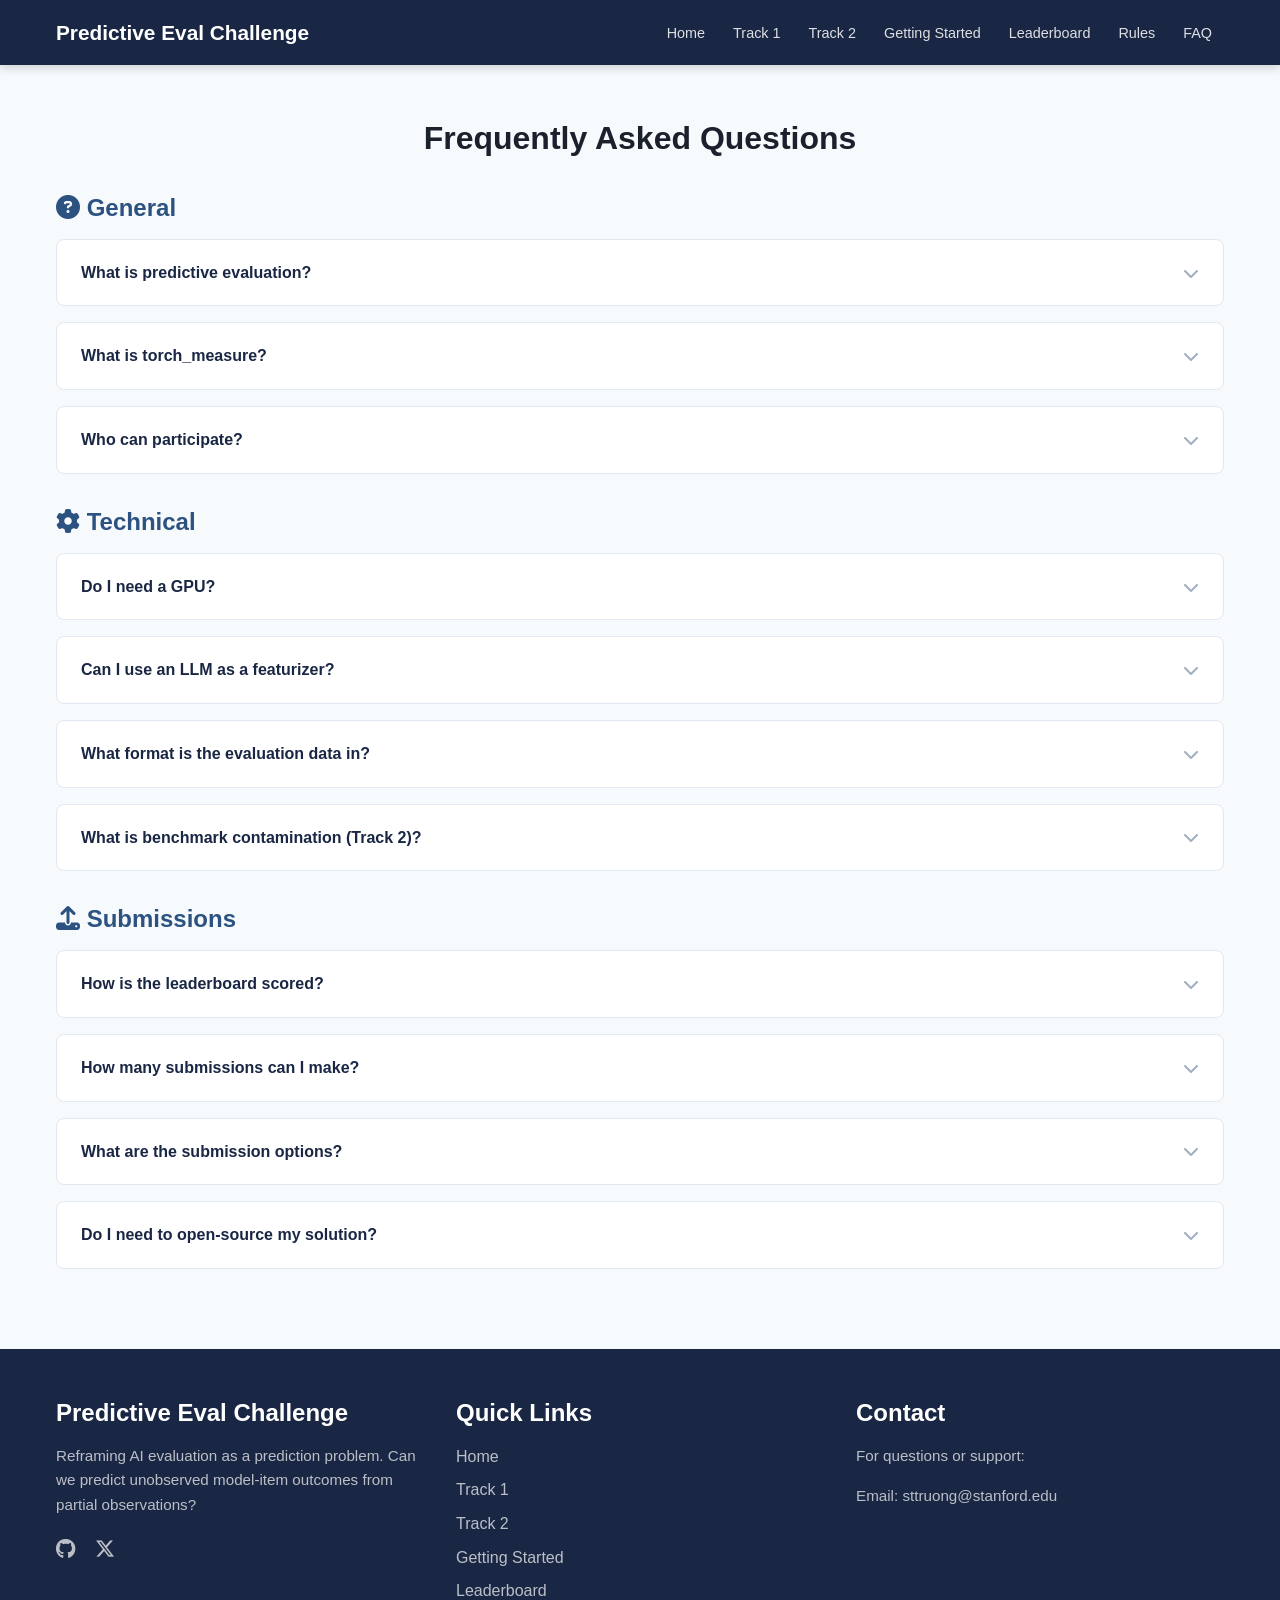
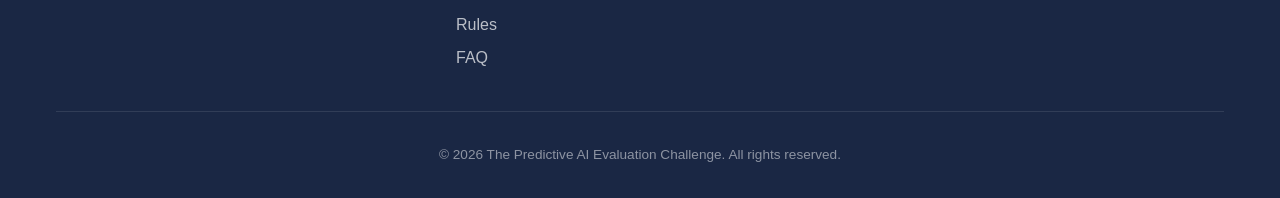
==== docs/faq.html @ f94d9de9 "init" ====
<!DOCTYPE html>
<html lang="en">
<head>
    <meta charset="UTF-8">
    <meta name="viewport" content="width=device-width, initial-scale=1.0">
    <title>FAQ - Predictive AI Evaluation Challenge</title>
    <link rel="stylesheet" href="https://cdnjs.cloudflare.com/ajax/libs/font-awesome/6.5.0/css/all.min.css">
    <link rel="stylesheet" href="style.css">
</head>
<body>
    <!-- Header -->
    <header>
        <div class="container header-container">
            <a href="index.html" class="logo">Predictive Eval Challenge</a>
            <div class="mobile-toggle">
                <i class="fas fa-bars"></i>
            </div>
            <ul class="nav-menu">
                <li><a href="index.html">Home</a></li>
                <li><a href="track1.html">Track 1</a></li>
                <li><a href="track2.html">Track 2</a></li>
                <li><a href="getting_started.html">Getting Started</a></li>
                <li><a href="leaderboard.html">Leaderboard</a></li>
                <li><a href="rules.html">Rules</a></li>
                <li><a href="faq.html">FAQ</a></li>
            </ul>
        </div>
    </header>

    <!-- FAQ Section -->
    <section id="faq" style="margin-top: 70px; padding-top: 3rem;">
        <div class="container">
            <h2 class="text-center mb-2">Frequently Asked Questions</h2>

            <!-- General -->
            <h3 style="color: var(--secondary-color); margin-top: 2rem; margin-bottom: 1rem;">
                <i class="fas fa-circle-question"></i> General
            </h3>

            <div class="faq-item" id="what-is-predictive-eval">
                <div class="faq-question">
                    <span>What is predictive evaluation?</span>
                    <i class="fas fa-chevron-down"></i>
                </div>
                <div class="faq-answer">
                    <p>Predictive evaluation reframes AI evaluation as a prediction and forecasting problem rather than exhaustive testing. Instead of running every model on every benchmark (which is increasingly infeasible), we predict how models would perform on evaluations they haven't been tested on, using partial observations and metadata. This is analogous to how Item Response Theory in psychometrics can estimate a student's ability from a subset of test items.</p>
                </div>
            </div>

            <div class="faq-item" id="what-is-torch-measure">
                <div class="faq-question">
                    <span>What is torch_measure?</span>
                    <i class="fas fa-chevron-down"></i>
                </div>
                <div class="faq-answer">
                    <p><code>torch_measure</code> is an open-source PyTorch toolkit for measurement models applied to AI evaluation. It provides implementations of Item Response Theory (IRT) models (Rasch, 2PL, 3PL, Beta-IRT), factor analysis, and other latent variable models specifically designed for analyzing AI evaluation data. The toolkit includes dataset loaders, baseline implementations, and evaluation utilities for this competition.</p>
                </div>
            </div>

            <div class="faq-item" id="who-can-participate">
                <div class="faq-question">
                    <span>Who can participate?</span>
                    <i class="fas fa-chevron-down"></i>
                </div>
                <div class="faq-answer">
                    <p>The competition is open to everyone -- academic researchers, industry practitioners, and independent participants. Teams of up to 5 members are allowed. You may participate in one or both tracks.</p>
                </div>
            </div>

            <!-- Technical -->
            <h3 style="color: var(--secondary-color); margin-top: 2rem; margin-bottom: 1rem;">
                <i class="fas fa-gear"></i> Technical
            </h3>

            <div class="faq-item" id="need-gpu">
                <div class="faq-question">
                    <span>Do I need a GPU?</span>
                    <i class="fas fa-chevron-down"></i>
                </div>
                <div class="faq-answer">
                    <p>No. All tasks in both tracks are solvable on CPU. The baseline IRT models (Rasch, 2PL, 3PL) typically train in minutes on a modern CPU. A GPU will speed up training for larger neural models (VAEs, amortized IRT, deep matrix factorization) but is not required for competitive submissions.</p>
                </div>
            </div>

            <div class="faq-item" id="llm-featurizer">
                <div class="faq-question">
                    <span>Can I use an LLM as a featurizer?</span>
                    <i class="fas fa-chevron-down"></i>
                </div>
                <div class="faq-answer">
                    <p>Yes. If you want to use an LLM to generate features (e.g., embedding evaluation items or model descriptions), you can upload your model to HuggingFace and submit a configuration file with a pinned commit hash. Important constraints:</p>
                    <ul>
                        <li>No <code>trust_remote_code</code> -- your model must use standard HuggingFace architectures</li>
                        <li>Safetensors format only (no pickle-based model files)</li>
                        <li>Evaluation runs air-gapped -- your model will be downloaded before evaluation and run without network access</li>
                    </ul>
                </div>
            </div>

            <div class="faq-item" id="data-format">
                <div class="faq-question">
                    <span>What format is the evaluation data in?</span>
                    <i class="fas fa-chevron-down"></i>
                </div>
                <div class="faq-answer">
                    <p>The core data is a binary response matrix of shape (M models x N items), where each entry is 0 (incorrect) or 1 (correct). The matrix is partially observed -- your task is to predict the held-out entries (Track 1) or estimate robust ability scores from potentially contaminated data (Track 2). Additional metadata includes model attributes (size, organization, release date) and item attributes (text embeddings, benchmark category).</p>
                </div>
            </div>

            <div class="faq-item" id="what-is-contamination">
                <div class="faq-question">
                    <span>What is benchmark contamination (Track 2)?</span>
                    <i class="fas fa-chevron-down"></i>
                </div>
                <div class="faq-answer">
                    <p>Benchmark contamination occurs when a model has been exposed to test data during training. This leads to artificially inflated scores on those specific items that do not reflect the model's true capabilities. In Track 2, the training data explicitly includes a mixture of genuine and contaminated responses. Your scoring method must detect and account for this contamination to produce trustworthy ability estimates.</p>
                </div>
            </div>

            <!-- Submission -->
            <h3 style="color: var(--secondary-color); margin-top: 2rem; margin-bottom: 1rem;">
                <i class="fas fa-upload"></i> Submissions
            </h3>

            <div class="faq-item" id="leaderboard-scored">
                <div class="faq-question">
                    <span>How is the leaderboard scored?</span>
                    <i class="fas fa-chevron-down"></i>
                </div>
                <div class="faq-answer">
                    <p>Each track has a separate leaderboard with its own primary metric:</p>
                    <ul>
                        <li><strong>Track 1 (Response Prediction):</strong> AUC-ROC on held-out entries. Higher is better.</li>
                        <li><strong>Track 2 (Robust Scoring):</strong> Kendall's tau between predicted scores and ground-truth ability ranking. Higher is better.</li>
                    </ul>
                    <p>Both leaderboards use a public/private split. The public leaderboard (visible during the competition) uses a subset of the test data. Final rankings are determined by the private leaderboard, revealed after the competition ends.</p>
                </div>
            </div>

            <div class="faq-item" id="submission-limits">
                <div class="faq-question">
                    <span>How many submissions can I make?</span>
                    <i class="fas fa-chevron-down"></i>
                </div>
                <div class="faq-answer">
                    <p>During the competition, each team may submit up to <strong>2 submissions per day</strong>. After the competition deadline, up to <strong>2 submissions per week</strong> are allowed for the post-competition leaderboard. Plan your submissions carefully to make the most of your daily quota.</p>
                </div>
            </div>

            <div class="faq-item" id="submission-formats">
                <div class="faq-question">
                    <span>What are the submission options?</span>
                    <i class="fas fa-chevron-down"></i>
                </div>
                <div class="faq-answer">
                    <p>Three submission tracks are available:</p>
                    <ul>
                        <li><strong>Default (CSV upload):</strong> Upload your predictions as a CSV file. This is the simplest option.</li>
                        <li><strong>Advanced (Code submission):</strong> Submit a Docker container with your full pipeline for reproducible evaluation.</li>
                        <li><strong>LLM Featurizer:</strong> Upload a model to HuggingFace and submit a config file with a pinned commit hash.</li>
                    </ul>
                    <p>See the <a href="getting_started.html">Getting Started</a> page for detailed formatting instructions.</p>
                </div>
            </div>

            <div class="faq-item" id="open-source">
                <div class="faq-question">
                    <span>Do I need to open-source my solution?</span>
                    <i class="fas fa-chevron-down"></i>
                </div>
                <div class="faq-answer">
                    <p>Only winning solutions are required to be open-sourced (within 30 days of the competition ending). However, we strongly encourage all participants to share their code and methods to advance the field of predictive AI evaluation.</p>
                </div>
            </div>
        </div>
    </section>

    <!-- Footer -->
    <footer>
        <div class="container">
            <div class="footer-container">
                <div class="footer-column">
                    <h3>Predictive Eval Challenge</h3>
                    <p>Reframing AI evaluation as a prediction problem. Can we predict unobserved model-item outcomes from partial observations?</p>
                    <div class="social-links mt-1">
                        <a href="#"><i class="fab fa-github"></i></a>
                        <a href="#"><i class="fab fa-x-twitter"></i></a>
                    </div>
                </div>
                <div class="footer-column">
                    <h3>Quick Links</h3>
                    <ul>
                        <li><a href="index.html">Home</a></li>
                        <li><a href="track1.html">Track 1</a></li>
                        <li><a href="track2.html">Track 2</a></li>
                        <li><a href="getting_started.html">Getting Started</a></li>
                        <li><a href="leaderboard.html">Leaderboard</a></li>
                        <li><a href="rules.html">Rules</a></li>
                        <li><a href="faq.html">FAQ</a></li>
                    </ul>
                </div>
                <div class="footer-column">
                    <h3>Contact</h3>
                    <p>For questions or support:</p>
                    <p>Email: sttruong@stanford.edu</p>
                </div>
            </div>
            <div class="copyright">
                <p>&copy; 2026 The Predictive AI Evaluation Challenge. All rights reserved.</p>
            </div>
        </div>
    </footer>

    <!-- JavaScript -->
    <script>
        const mobileToggle = document.querySelector('.mobile-toggle');
        const navMenu = document.querySelector('.nav-menu');
        mobileToggle.addEventListener('click', () => { navMenu.classList.toggle('active'); });
        document.querySelectorAll('.nav-menu a').forEach(link => {
            link.addEventListener('click', () => { navMenu.classList.remove('active'); });
        });

        // FAQ accordion
        const faqQuestions = document.querySelectorAll('.faq-question');
        faqQuestions.forEach(question => {
            question.addEventListener('click', () => {
                question.classList.toggle('active');
            });
        });

        // Auto-expand FAQ section if linked directly
        function expandFAQFromHash() {
            const hash = window.location.hash;
            if (hash) {
                const targetElement = document.querySelector(hash);
                if (targetElement && targetElement.classList.contains('faq-item')) {
                    const question = targetElement.querySelector('.faq-question');
                    if (question) {
                        question.classList.add('active');
                        setTimeout(() => {
                            targetElement.scrollIntoView({ behavior: 'smooth', block: 'start' });
                        }, 100);
                    }
                }
            }
        }

        expandFAQFromHash();
        window.addEventListener('hashchange', expandFAQFromHash);
    </script>
</body>
</html>
---- docs/style.css ----
:root {
    --primary-color: #1a2744; /* Dark navy */
    --secondary-color: #2c5282; /* Medium blue */
    --accent-color: #e53e3e; /* Red accent for CTAs */
    --accent-hover: #c53030;
    --highlight-color: #3182ce; /* Bright blue for links */
    --dark-color: #1a202c;
    --light-color: #f7fafc;
    --gray-100: #f7fafc;
    --gray-200: #edf2f7;
    --gray-300: #e2e8f0;
    --gray-400: #cbd5e0;
    --gray-500: #a0aec0;
    --gray-600: #718096;
    --gray-700: #4a5568;
    --font-primary: 'Roboto', sans-serif;
    --font-heading: 'Montserrat', sans-serif;
    --border-radius: 8px;
    --box-shadow: 0 4px 6px rgba(0, 0, 0, 0.1);
}

/* Global Styles */
* {
    margin: 0;
    padding: 0;
    box-sizing: border-box;
}

body {
    font-family: var(--font-primary);
    line-height: 1.6;
    color: var(--dark-color);
    background-color: var(--light-color);
}

h1, h2, h3, h4, h5, h6 {
    font-family: var(--font-heading);
    margin-bottom: 1rem;
    line-height: 1.3;
    font-weight: 700;
}

h1 { font-size: 2.5rem; }
h2 { font-size: 2rem; }
h3 { font-size: 1.5rem; }

p { margin-bottom: 1rem; }

a {
    color: var(--highlight-color);
    text-decoration: none;
    transition: all 0.3s ease;
}

a:hover {
    color: var(--accent-color);
}

.container {
    width: 100%;
    max-width: 1200px;
    margin: 0 auto;
    padding: 0 1rem;
}

/* Buttons */
.btn {
    display: inline-block;
    padding: 0.75rem 1.5rem;
    border-radius: var(--border-radius);
    text-decoration: none;
    font-weight: 600;
    cursor: pointer;
    transition: all 0.3s ease;
    border: none;
    font-size: 1rem;
}

.btn-primary {
    background-color: var(--accent-color);
    color: white;
}

.btn-primary:hover {
    background-color: var(--accent-hover);
    color: white;
    transform: translateY(-2px);
    box-shadow: 0 4px 12px rgba(229, 62, 62, 0.4);
}

.btn-secondary {
    background-color: var(--secondary-color);
    color: white;
}

.btn-secondary:hover {
    background-color: var(--primary-color);
    color: white;
    transform: translateY(-2px);
}

.btn-outline {
    background-color: transparent;
    color: var(--secondary-color);
    border: 2px solid var(--secondary-color);
}

.btn-outline:hover {
    background-color: var(--secondary-color);
    color: white;
}

.btn-large {
    padding: 1rem 2rem;
    font-size: 1.1rem;
}

.btn-copy {
    background-color: var(--secondary-color);
    color: white;
    padding: 0.5rem 1rem;
    border: none;
    border-radius: var(--border-radius);
    cursor: pointer;
    font-size: 0.9rem;
    margin-top: 1rem;
    transition: all 0.3s ease;
}

.btn-copy:hover {
    background-color: var(--primary-color);
}

/* Utility Classes */
.text-center { text-align: center; }
.mb-1 { margin-bottom: 1rem; }
.mb-2 { margin-bottom: 2rem; }
.mt-1 { margin-top: 1rem; }
.mt-2 { margin-top: 2rem; }
.mt-3 { margin-top: 3rem; }

/* Header */
header {
    background-color: var(--primary-color);
    color: white;
    padding: 1rem 0;
    position: fixed;
    width: 100%;
    top: 0;
    z-index: 1000;
    box-shadow: 0 2px 10px rgba(0, 0, 0, 0.2);
}

.header-container {
    display: flex;
    justify-content: space-between;
    align-items: center;
}

.logo {
    font-family: var(--font-heading);
    font-size: 1.3rem;
    font-weight: 700;
    color: white !important;
    white-space: nowrap;
}

.logo:hover {
    color: var(--gray-300) !important;
}

.nav-menu {
    display: flex;
    list-style: none;
    gap: 0.25rem;
    align-items: center;
}

.nav-menu li a {
    color: rgba(255, 255, 255, 0.85);
    font-weight: 500;
    padding: 0.5rem 0.75rem;
    border-radius: var(--border-radius);
    transition: all 0.3s ease;
    font-size: 0.9rem;
}

.nav-menu li a:hover {
    color: white;
    background-color: rgba(255, 255, 255, 0.1);
}

.mobile-toggle {
    display: none;
    cursor: pointer;
    color: white;
    font-size: 1.5rem;
}

/* Hero Section */
.hero {
    background: linear-gradient(135deg, var(--primary-color) 0%, var(--secondary-color) 50%, #2b6cb0 100%);
    color: white;
    padding: 8rem 0 4rem;
    min-height: 80vh;
    display: flex;
    align-items: center;
    position: relative;
    overflow: hidden;
}

.hero::before {
    content: '';
    position: absolute;
    top: 0;
    left: 0;
    right: 0;
    bottom: 0;
    background: url("data:image/svg+xml,%3Csvg width='60' height='60' viewBox='0 0 60 60' xmlns='http://www.w3.org/2000/svg'%3E%3Cg fill='none' fill-rule='evenodd'%3E%3Cg fill='%23ffffff' fill-opacity='0.03'%3E%3Cpath d='M36 34v-4h-2v4h-4v2h4v4h2v-4h4v-2h-4zm0-30V0h-2v4h-4v2h4v4h2V6h4V4h-4zM6 34v-4H4v4H0v2h4v4h2v-4h4v-2H6zM6 4V0H4v4H0v2h4v4h2V6h4V4H6z'/%3E%3C/g%3E%3C/g%3E%3C/svg%3E");
    opacity: 0.5;
}

.hero .container {
    position: relative;
    z-index: 1;
}

.hero-title {
    font-size: 3rem;
    font-weight: 800;
    margin-bottom: 1rem;
    line-height: 1.15;
}

.hero-tagline {
    font-size: 1.5rem;
    font-weight: 300;
    font-style: italic;
    margin-bottom: 2rem;
    color: rgba(255, 255, 255, 0.9);
}

.hero-description {
    font-size: 1.15rem;
    max-width: 800px;
    margin: 0 auto 2rem;
    color: rgba(255, 255, 255, 0.9);
    line-height: 1.8;
}

.scroll-indicator {
    margin-top: 2rem;
    cursor: pointer;
    animation: bounce 2s infinite;
    font-size: 1.5rem;
    color: rgba(255, 255, 255, 0.6);
}

@keyframes bounce {
    0%, 20%, 50%, 80%, 100% { transform: translateY(0); }
    40% { transform: translateY(-10px); }
    60% { transform: translateY(-5px); }
}

/* Sections */
section {
    padding: 4rem 0;
}

/* Cards */
.card {
    background: white;
    border-radius: var(--border-radius);
    padding: 2rem;
    box-shadow: var(--box-shadow);
    border: 1px solid var(--gray-300);
}

/* Grid Layouts */
.grid-2 {
    display: grid;
    grid-template-columns: repeat(2, 1fr);
    gap: 2rem;
}

.grid-3 {
    display: grid;
    grid-template-columns: repeat(3, 1fr);
    gap: 2rem;
}

/* Track Cards */
.track-card {
    background: white;
    border-radius: 12px;
    padding: 2.5rem;
    box-shadow: 0 8px 30px rgba(0, 0, 0, 0.08);
    border: 1px solid var(--gray-300);
    transition: transform 0.3s ease, box-shadow 0.3s ease;
    text-align: center;
}

.track-card:hover {
    transform: translateY(-5px);
    box-shadow: 0 12px 40px rgba(0, 0, 0, 0.12);
}

.track-card .track-icon {
    font-size: 3rem;
    color: var(--secondary-color);
    margin-bottom: 1.5rem;
}

.track-card h3 {
    color: var(--primary-color);
    margin-bottom: 0.75rem;
}

.track-card p {
    color: var(--gray-600);
    margin-bottom: 1.5rem;
}

/* Countdown */
.countdown-container {
    background: linear-gradient(135deg, var(--primary-color), var(--secondary-color));
    border-radius: 16px;
    padding: 2.5rem;
    text-align: center;
    color: white;
    box-shadow: 0 8px 30px rgba(26, 39, 68, 0.3);
}

.countdown-title {
    font-size: 1.5rem;
    margin-bottom: 1.5rem;
    color: white;
}

.countdown-timer {
    display: flex;
    justify-content: center;
    gap: 1.5rem;
    margin-bottom: 1rem;
}

.countdown-segment {
    display: flex;
    flex-direction: column;
    align-items: center;
}

.countdown-value {
    font-size: 3rem;
    font-weight: 800;
    font-family: var(--font-heading);
    background: rgba(255, 255, 255, 0.15);
    padding: 0.5rem 1rem;
    border-radius: 10px;
    min-width: 80px;
    text-align: center;
}

.countdown-label {
    font-size: 0.85rem;
    text-transform: uppercase;
    letter-spacing: 1px;
    margin-top: 0.5rem;
    opacity: 0.8;
}

.countdown-message {
    margin-top: 1rem;
    font-size: 1rem;
    opacity: 0.9;
    color: white;
}

/* Prize Cards */
.prize-card {
    background: white;
    border-radius: 12px;
    padding: 2rem;
    text-align: center;
    box-shadow: var(--box-shadow);
    border: 1px solid var(--gray-300);
    transition: transform 0.3s ease;
}

.prize-card:hover {
    transform: translateY(-3px);
}

.prize-icon {
    font-size: 2.5rem;
    color: var(--secondary-color);
    margin-bottom: 1rem;
}

/* Team Section */
.team-grid {
    display: grid;
    grid-template-columns: repeat(auto-fit, minmax(160px, 1fr));
    gap: 2rem;
    justify-items: center;
}

.team-member {
    text-align: center;
}

.team-member img {
    width: 120px;
    height: 120px;
    border-radius: 50%;
    object-fit: cover;
    margin-bottom: 1rem;
    border: 3px solid var(--gray-300);
    transition: transform 0.3s ease;
}

.team-member img:hover {
    transform: scale(1.05);
}

.team-member h4 {
    margin-bottom: 0.25rem;
    color: var(--primary-color);
}

.team-member p {
    color: var(--gray-600);
    font-size: 0.9rem;
}

/* Citation */
.citation-box {
    background: var(--dark-color);
    border-radius: var(--border-radius);
    padding: 1.5rem;
    position: relative;
    max-width: 800px;
    margin: 0 auto;
}

.citation-box pre {
    overflow-x: auto;
    color: #e2e8f0;
    font-size: 0.85rem;
    line-height: 1.6;
}

.citation-box code {
    font-family: 'Fira Code', 'Courier New', monospace;
}

/* FAQ */
.faq-item {
    margin-bottom: 1rem;
    border: 1px solid var(--gray-300);
    border-radius: var(--border-radius);
    overflow: hidden;
    background: white;
}

.faq-question {
    display: flex;
    justify-content: space-between;
    align-items: center;
    padding: 1.25rem 1.5rem;
    cursor: pointer;
    font-weight: 600;
    color: var(--primary-color);
    transition: background-color 0.3s ease;
}

.faq-question:hover {
    background-color: var(--gray-100);
}

.faq-question i {
    transition: transform 0.3s ease;
    color: var(--gray-500);
}

.faq-question.active i {
    transform: rotate(180deg);
}

.faq-answer {
    max-height: 0;
    overflow: hidden;
    transition: max-height 0.3s ease;
    padding: 0 1.5rem;
}

.faq-question.active + .faq-answer {
    max-height: 1000px;
    padding: 0 1.5rem 1.5rem;
}

/* Timeline */
.timeline {
    position: relative;
    max-width: 800px;
    margin: 2rem auto;
    padding-left: 2rem;
}

.timeline::before {
    content: '';
    position: absolute;
    left: 0;
    top: 0;
    bottom: 0;
    width: 3px;
    background: linear-gradient(to bottom, var(--secondary-color), var(--highlight-color));
    border-radius: 2px;
}

.timeline-item {
    position: relative;
    margin-bottom: 2rem;
    padding-left: 2rem;
}

.timeline-item::before {
    content: '';
    position: absolute;
    left: -2.45rem;
    top: 0.5rem;
    width: 12px;
    height: 12px;
    border-radius: 50%;
    background: var(--secondary-color);
    border: 3px solid white;
    box-shadow: 0 0 0 2px var(--secondary-color);
}

.timeline-content {
    background: white;
    padding: 1.5rem;
    border-radius: var(--border-radius);
    box-shadow: var(--box-shadow);
    border: 1px solid var(--gray-300);
}

.timeline-date {
    display: inline-block;
    background: var(--secondary-color);
    color: white;
    padding: 0.25rem 0.75rem;
    border-radius: 20px;
    font-size: 0.85rem;
    font-weight: 600;
    margin-bottom: 0.5rem;
}

/* Leaderboard Table */
.leaderboard-table {
    width: 100%;
    border-collapse: collapse;
    background: white;
    border-radius: var(--border-radius);
    overflow: hidden;
    box-shadow: var(--box-shadow);
}

.leaderboard-table thead {
    background: var(--primary-color);
    color: white;
}

.leaderboard-table th,
.leaderboard-table td {
    padding: 1rem 1.25rem;
    text-align: left;
    border-bottom: 1px solid var(--gray-300);
}

.leaderboard-table tbody tr:hover {
    background-color: var(--gray-100);
}

.leaderboard-table tbody tr:nth-child(even) {
    background-color: var(--gray-100);
}

.rank-1 { color: #d69e2e; font-weight: 700; }
.rank-2 { color: #a0aec0; font-weight: 700; }
.rank-3 { color: #c47a30; font-weight: 700; }

/* Tab Navigation */
.tab-container {
    display: flex;
    gap: 0.5rem;
    justify-content: center;
    flex-wrap: wrap;
}

.tab-button {
    padding: 0.75rem 1.5rem;
    border: 2px solid var(--secondary-color);
    background: transparent;
    color: var(--secondary-color);
    border-radius: var(--border-radius);
    cursor: pointer;
    font-weight: 600;
    font-size: 0.95rem;
    transition: all 0.3s ease;
}

.tab-button.active,
.tab-button:hover {
    background: var(--secondary-color);
    color: white;
}

.tab-content {
    display: none;
}

.tab-content.active {
    display: block;
}

/* Sponsor Section */
.sponsors-container {
    text-align: center;
}

.sponsor-tier {
    margin-bottom: 2rem;
}

.tier-label {
    font-size: 1.1rem;
    color: var(--gray-600);
    text-transform: uppercase;
    letter-spacing: 2px;
    margin-bottom: 1.5rem;
}

.sponsor-logos {
    display: flex;
    justify-content: center;
    align-items: center;
    gap: 3rem;
    flex-wrap: wrap;
}

.sponsor-item {
    padding: 1.5rem 2rem;
    background: white;
    border-radius: var(--border-radius);
    box-shadow: var(--box-shadow);
    border: 1px solid var(--gray-300);
}

.sponsor-placeholder {
    font-size: 1.2rem;
    color: var(--gray-500);
    font-style: italic;
}

/* Code Block */
.code-block-container {
    background: var(--dark-color);
    border-radius: var(--border-radius);
    padding: 1.25rem;
    margin: 1rem 0;
    overflow-x: auto;
}

.code-block-container pre {
    margin: 0;
    color: #e2e8f0;
    font-size: 0.9rem;
    line-height: 1.5;
}

.code-block-container code {
    font-family: 'Fira Code', 'Courier New', monospace;
}

/* Metric Cards */
.metric-card {
    background: white;
    border-radius: 12px;
    padding: 1.5rem;
    text-align: center;
    box-shadow: var(--box-shadow);
    border: 1px solid var(--gray-300);
    transition: transform 0.3s ease;
}

.metric-card:hover {
    transform: translateY(-3px);
}

.metric-card .metric-value {
    font-size: 1.5rem;
    font-weight: 700;
    color: var(--secondary-color);
    margin-bottom: 0.25rem;
}

.metric-card .metric-label {
    font-size: 0.85rem;
    color: var(--gray-600);
    text-transform: uppercase;
    letter-spacing: 1px;
}

/* Approach Tag */
.approach-tag {
    display: inline-block;
    background: var(--gray-200);
    color: var(--gray-700);
    padding: 0.25rem 0.75rem;
    border-radius: 20px;
    font-size: 0.8rem;
    font-weight: 500;
    margin: 0.25rem;
}

/* Footer */
footer {
    background-color: var(--primary-color);
    color: white;
    padding: 3rem 0 1rem;
}

.footer-container {
    display: grid;
    grid-template-columns: repeat(3, 1fr);
    gap: 2rem;
    margin-bottom: 2rem;
}

.footer-column h3 {
    color: white;
    margin-bottom: 1rem;
}

.footer-column p {
    color: rgba(255, 255, 255, 0.7);
    font-size: 0.95rem;
}

.footer-column ul {
    list-style: none;
}

.footer-column ul li {
    margin-bottom: 0.5rem;
}

.footer-column ul li a {
    color: rgba(255, 255, 255, 0.7);
    transition: color 0.3s ease;
}

.footer-column ul li a:hover {
    color: white;
}

.social-links a {
    color: rgba(255, 255, 255, 0.7);
    font-size: 1.25rem;
    margin-right: 1rem;
    transition: color 0.3s ease;
}

.social-links a:hover {
    color: white;
}

.copyright {
    text-align: center;
    padding-top: 2rem;
    border-top: 1px solid rgba(255, 255, 255, 0.1);
}

.copyright p {
    color: rgba(255, 255, 255, 0.5);
    font-size: 0.85rem;
}

/* Data Table */
.dataset-table {
    overflow-x: auto;
    margin: 1rem 0;
}

.dataset-table table {
    width: 100%;
    border-collapse: collapse;
    background: white;
    border-radius: var(--border-radius);
    overflow: hidden;
}

.dataset-table th,
.dataset-table td {
    padding: 0.75rem 1rem;
    text-align: left;
    border: 1px solid var(--gray-300);
}

.dataset-table thead {
    background: var(--primary-color);
    color: white;
}

.dataset-table tbody tr:nth-child(even) {
    background: var(--gray-100);
}

/* Phase Indicators */
.phase-indicator {
    display: flex;
    align-items: center;
    gap: 0.5rem;
    padding: 0.5rem 1rem;
    border-radius: 20px;
    background: rgba(255, 255, 255, 0.1);
    font-size: 0.85rem;
}

.phase-indicator.active {
    background: rgba(255, 255, 255, 0.25);
}

.phase-indicator.completed {
    opacity: 0.5;
}

.phase-dot {
    width: 8px;
    height: 8px;
    border-radius: 50%;
    background: rgba(255, 255, 255, 0.5);
}

.phase-indicator.active .phase-dot {
    background: #48bb78;
    box-shadow: 0 0 8px rgba(72, 187, 120, 0.6);
}

.phase-indicator.completed .phase-dot {
    background: rgba(255, 255, 255, 0.3);
}

/* Info box */
.info-box {
    background: #ebf8ff;
    border-left: 4px solid var(--highlight-color);
    padding: 1.25rem;
    border-radius: 0 var(--border-radius) var(--border-radius) 0;
    margin: 1.5rem 0;
}

.info-box p {
    margin: 0;
    color: var(--gray-700);
}

.warning-box {
    background: #fffbeb;
    border-left: 4px solid #d69e2e;
    padding: 1.25rem;
    border-radius: 0 var(--border-radius) var(--border-radius) 0;
    margin: 1.5rem 0;
}

/* Responsive */
@media (max-width: 968px) {
    .nav-menu {
        display: none;
        flex-direction: column;
        position: absolute;
        top: 100%;
        left: 0;
        right: 0;
        background: var(--primary-color);
        padding: 1rem;
        box-shadow: 0 4px 10px rgba(0, 0, 0, 0.2);
    }

    .nav-menu.active {
        display: flex;
    }

    .nav-menu li a {
        padding: 0.75rem 1rem;
        display: block;
    }

    .mobile-toggle {
        display: block;
    }

    .hero-title {
        font-size: 2rem;
    }

    .hero-tagline {
        font-size: 1.2rem;
    }

    .grid-2,
    .grid-3 {
        grid-template-columns: 1fr;
    }

    .footer-container {
        grid-template-columns: 1fr;
    }

    .countdown-value {
        font-size: 2rem;
        min-width: 60px;
    }

    .countdown-timer {
        gap: 0.75rem;
    }

    .team-grid {
        grid-template-columns: repeat(auto-fit, minmax(130px, 1fr));
        gap: 1.5rem;
    }
}

@media (max-width: 480px) {
    .hero {
        padding: 6rem 0 3rem;
        min-height: auto;
    }

    .hero-title {
        font-size: 1.6rem;
    }

    h2 {
        font-size: 1.5rem;
    }

    section {
        padding: 2.5rem 0;
    }

    .countdown-value {
        font-size: 1.5rem;
        min-width: 50px;
        padding: 0.35rem 0.5rem;
    }
}
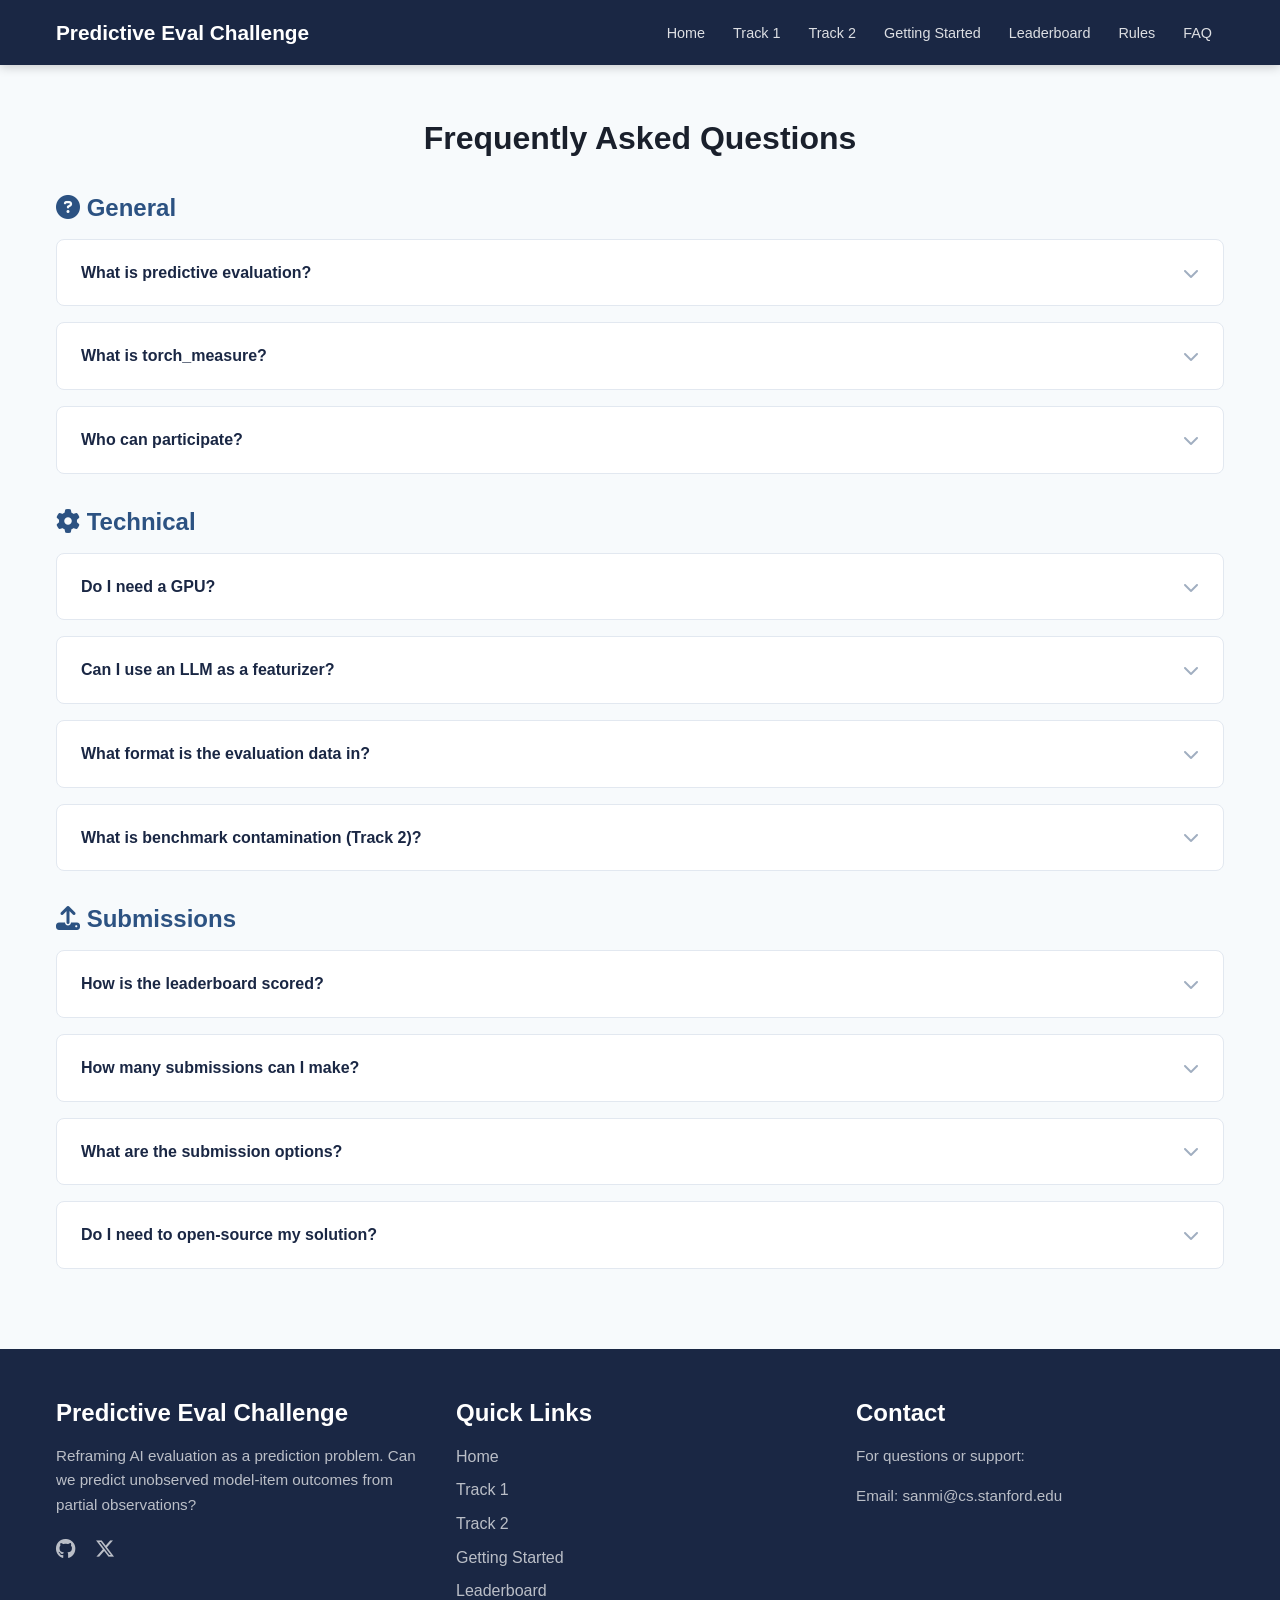
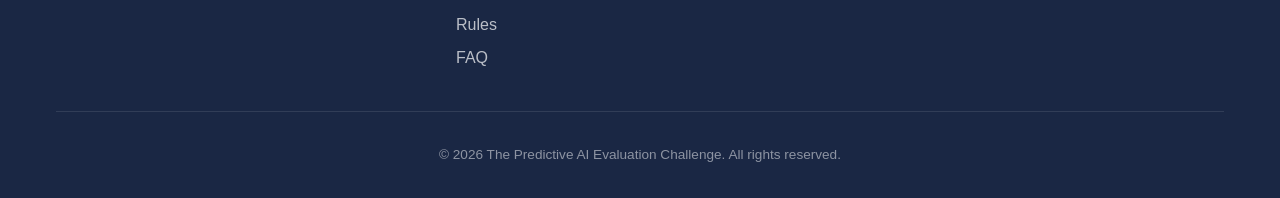
==== commit f2783bcd: "revise website" ====
--- a/docs/faq.html
+++ b/docs/faq.html
@@ -202,7 +202,7 @@
                 <div class="footer-column">
                     <h3>Contact</h3>
                     <p>For questions or support:</p>
-                    <p>Email: sttruong@stanford.edu</p>
+                    <p>Email: sanmi@cs.stanford.edu</p>
                 </div>
             </div>
             <div class="copyright">
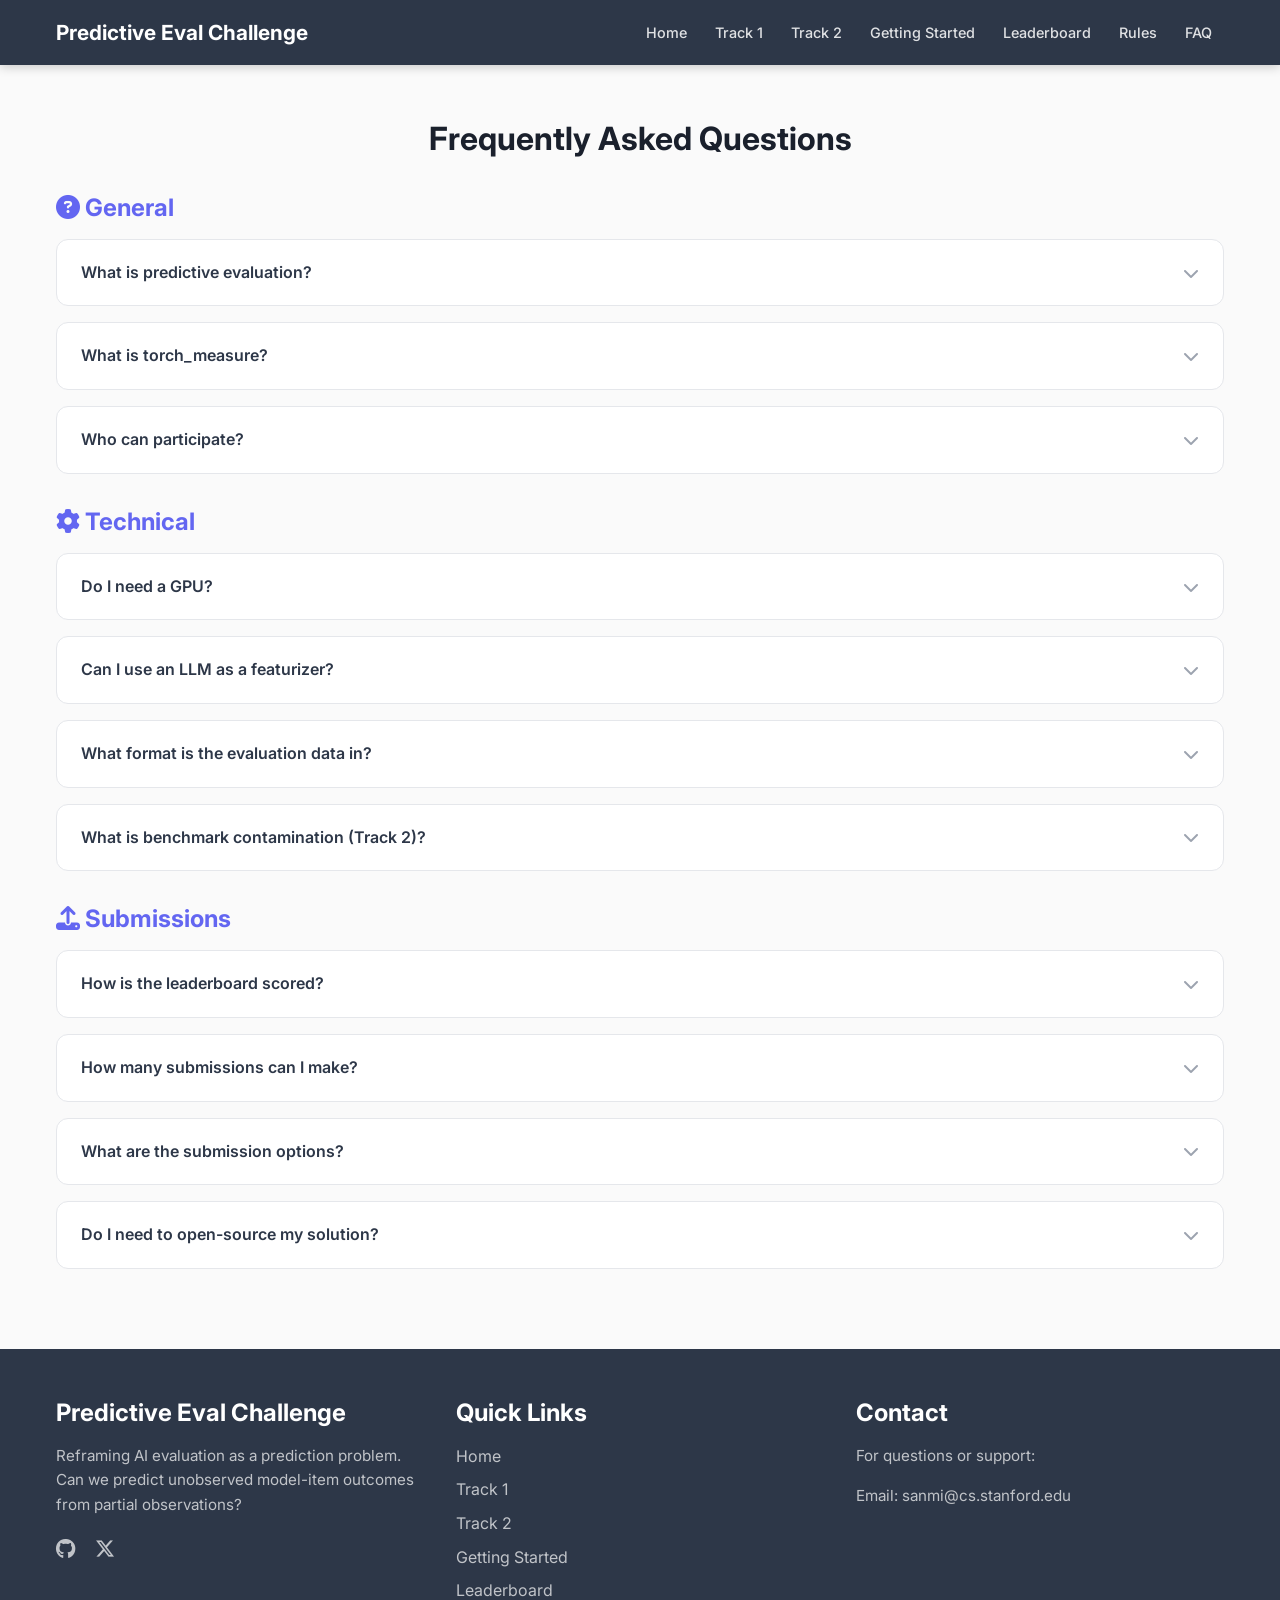
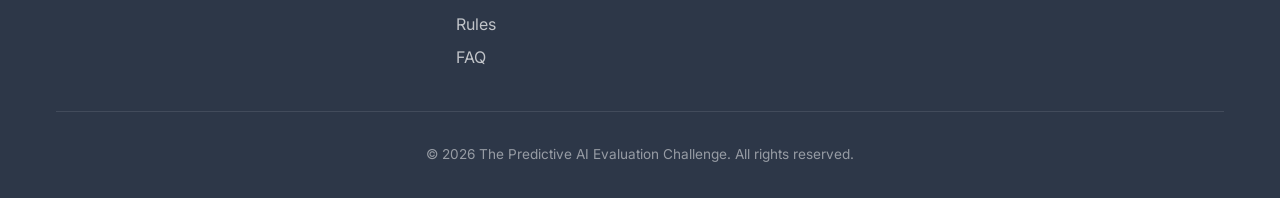
==== commit da1f574e: "revise" ====
--- a/docs/faq.html
+++ b/docs/faq.html
@@ -4,6 +4,9 @@
     <meta charset="UTF-8">
     <meta name="viewport" content="width=device-width, initial-scale=1.0">
     <title>FAQ - Predictive AI Evaluation Challenge</title>
+    <link rel="preconnect" href="https://fonts.googleapis.com">
+    <link rel="preconnect" href="https://fonts.gstatic.com" crossorigin>
+    <link href="https://fonts.googleapis.com/css2?family=Inter:wght@300;400;500;600;700;800&display=swap" rel="stylesheet">
     <link rel="stylesheet" href="https://cdnjs.cloudflare.com/ajax/libs/font-awesome/6.5.0/css/all.min.css">
     <link rel="stylesheet" href="style.css">
 </head>
--- a/docs/style.css
+++ b/docs/style.css
@@ -1,22 +1,22 @@
 :root {
-    --primary-color: #1a2744; /* Dark navy */
-    --secondary-color: #2c5282; /* Medium blue */
-    --accent-color: #e53e3e; /* Red accent for CTAs */
-    --accent-hover: #c53030;
-    --highlight-color: #3182ce; /* Bright blue for links */
+    --primary-color: #2d3748; /* Charcoal */
+    --secondary-color: #6366f1; /* Indigo */
+    --accent-color: #8b5cf6; /* Violet for CTAs */
+    --accent-hover: #7c3aed;
+    --highlight-color: #6366f1; /* Indigo for links */
     --dark-color: #1a202c;
-    --light-color: #f7fafc;
-    --gray-100: #f7fafc;
-    --gray-200: #edf2f7;
-    --gray-300: #e2e8f0;
-    --gray-400: #cbd5e0;
-    --gray-500: #a0aec0;
-    --gray-600: #718096;
-    --gray-700: #4a5568;
-    --font-primary: 'Roboto', sans-serif;
-    --font-heading: 'Montserrat', sans-serif;
-    --border-radius: 8px;
-    --box-shadow: 0 4px 6px rgba(0, 0, 0, 0.1);
+    --light-color: #fafafa;
+    --gray-100: #f9fafb;
+    --gray-200: #f3f4f6;
+    --gray-300: #e5e7eb;
+    --gray-400: #d1d5db;
+    --gray-500: #9ca3af;
+    --gray-600: #6b7280;
+    --gray-700: #4b5563;
+    --font-primary: 'Inter', 'Roboto', sans-serif;
+    --font-heading: 'Inter', 'Montserrat', sans-serif;
+    --border-radius: 12px;
+    --box-shadow: 0 4px 6px -1px rgba(0, 0, 0, 0.08), 0 2px 4px -1px rgba(0, 0, 0, 0.04);
 }
 
 /* Global Styles */
@@ -85,7 +85,7 @@
     background-color: var(--accent-hover);
     color: white;
     transform: translateY(-2px);
-    box-shadow: 0 4px 12px rgba(229, 62, 62, 0.4);
+    box-shadow: 0 4px 12px rgba(139, 92, 246, 0.4);
 }
 
 .btn-secondary {
@@ -199,10 +199,10 @@
 
 /* Hero Section */
 .hero {
-    background: linear-gradient(135deg, var(--primary-color) 0%, var(--secondary-color) 50%, #2b6cb0 100%);
-    color: white;
-    padding: 8rem 0 4rem;
-    min-height: 80vh;
+    background: linear-gradient(135deg, #e0c3fc 0%, #8ec5fc 50%, #a0f0ed 100%);
+    color: #2d3748;
+    padding: 6rem 0 3rem;
+    min-height: 50vh;
     display: flex;
     align-items: center;
     position: relative;
@@ -212,12 +212,18 @@
 .hero::before {
     content: '';
     position: absolute;
-    top: 0;
-    left: 0;
-    right: 0;
-    bottom: 0;
-    background: url("data:image/svg+xml,%3Csvg width='60' height='60' viewBox='0 0 60 60' xmlns='http://www.w3.org/2000/svg'%3E%3Cg fill='none' fill-rule='evenodd'%3E%3Cg fill='%23ffffff' fill-opacity='0.03'%3E%3Cpath d='M36 34v-4h-2v4h-4v2h4v4h2v-4h4v-2h-4zm0-30V0h-2v4h-4v2h4v4h2V6h4V4h-4zM6 34v-4H4v4H0v2h4v4h2v-4h4v-2H6zM6 4V0H4v4H0v2h4v4h2V6h4V4H6z'/%3E%3C/g%3E%3C/g%3E%3C/svg%3E");
-    opacity: 0.5;
+    top: -50%;
+    left: -50%;
+    width: 200%;
+    height: 200%;
+    background: radial-gradient(ellipse at 30% 50%, rgba(139, 92, 246, 0.15) 0%, transparent 60%),
+                radial-gradient(ellipse at 70% 50%, rgba(96, 165, 250, 0.15) 0%, transparent 60%);
+    animation: subtleShift 12s ease-in-out infinite alternate;
+}
+
+@keyframes subtleShift {
+    0% { transform: translate(0, 0); }
+    100% { transform: translate(3%, -2%); }
 }
 
 .hero .container {
@@ -237,14 +243,14 @@
     font-weight: 300;
     font-style: italic;
     margin-bottom: 2rem;
-    color: rgba(255, 255, 255, 0.9);
+    color: rgba(30, 50, 80, 0.8);
 }
 
 .hero-description {
     font-size: 1.15rem;
     max-width: 800px;
     margin: 0 auto 2rem;
-    color: rgba(255, 255, 255, 0.9);
+    color: rgba(30, 50, 80, 0.8);
     line-height: 1.8;
 }
 
@@ -253,7 +259,7 @@
     cursor: pointer;
     animation: bounce 2s infinite;
     font-size: 1.5rem;
-    color: rgba(255, 255, 255, 0.6);
+    color: rgba(30, 50, 80, 0.4);
 }
 
 @keyframes bounce {
